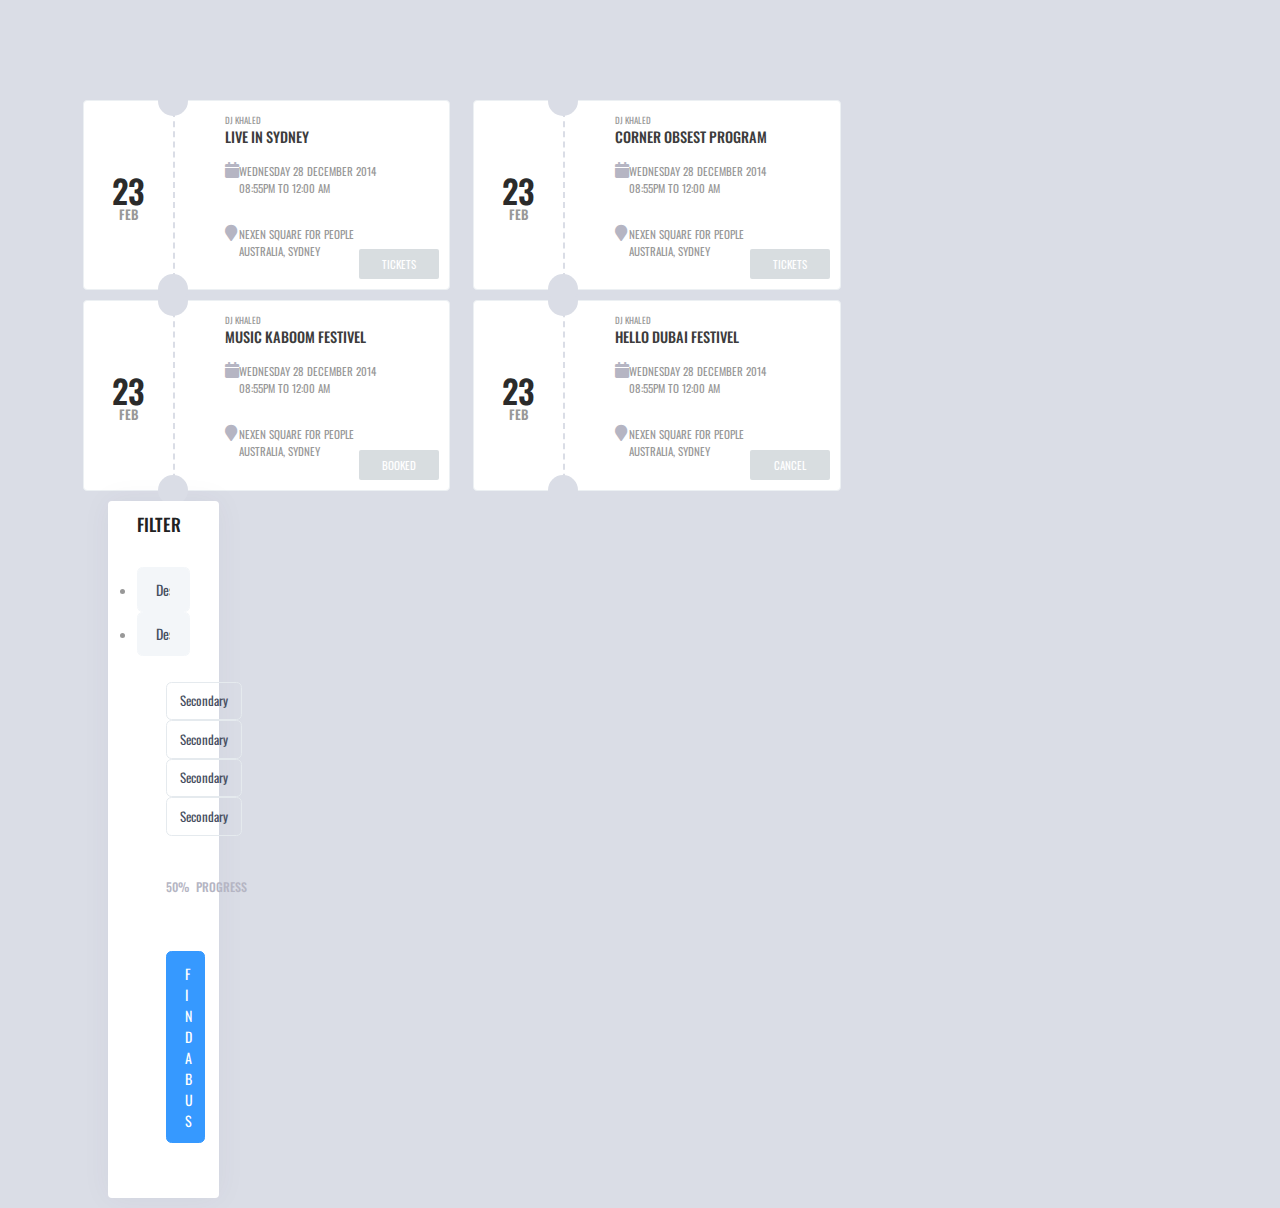
==== landing_tkt.html @ 57f030ff "demo" ====
<!DOCTYPE html>
<html lang="en">
	<!--begin::Head-->
	<head><base href="">
		<meta charset="utf-8" />
		<title>Metronic | Dashboard</title>
		<meta name="description" content="Updates and statistics" />
		<meta name="viewport" content="width=device-width, initial-scale=1, shrink-to-fit=no" />
		<!--begin::Fonts-->
		<link rel="stylesheet" href="https://fonts.googleapis.com/css?family=Poppins:300,400,500,600,700" />
		<!--end::Fonts-->
		<!--begin::Page Vendors Styles(used by this page)-->
		<!--end::Page Vendors Styles-->
		<!--begin::Global Theme Styles(used by all pages)-->
		<link href="assets/plugins/global/plugins.bundle.css" rel="stylesheet" type="text/css" />
		<link href="assets/plugins/custom/prismjs/prismjs.bundle.css" rel="stylesheet" type="text/css" />
		<link href="assets/css/style.bundle.css" rel="stylesheet" type="text/css" />
		<link href="assets\css\landing.css" rel="stylesheet" type="text/css" />
		<!--end::Global Theme Styles-->
		<!--begin::Layout Themes(used by all pages)-->
		<link href="assets/css/themes/layout/header/base/light.css" rel="stylesheet" type="text/css" />
		<link href="assets/css/themes/layout/header/menu/light.css" rel="stylesheet" type="text/css" />
		<link href="assets/css/themes/layout/brand/dark.css" rel="stylesheet" type="text/css" />
		<link href="assets/css/themes/layout/aside/dark.css" rel="stylesheet" type="text/css" />
		<!--end::Layout Themes-->
		<link rel="shortcut icon" href="assets/media/logos/favicon.ico" />
	</head>
	<!--end::Head-->
	<!--begin::Body-->
	<body id="kt_body" class="header-fixed header-mobile-fixed subheader-enabled subheader-fixed aside-enabled aside-fixed aside-minimize-hoverable page-loading">
		<!--begin::Main-->
		<div class="container">
								<div class="row">
									<article class="card fl-left">
								      <section class="date">
								        <time datetime="23th feb">
								          <span>23</span><span>feb</span>
								        </time>
								      </section>
								      <section class="card-cont">
								        <small>dj khaled</small>
								        <h3>live in sydney</h3>
								        <div class="even-date">
								         <i class="fa fa-calendar"></i>
								         <time>
								           <span>wednesday 28 december 2014</span>
								           <span>08:55pm to 12:00 am</span>
								         </time>
								        </div>
								        <div class="even-info">
								          <i class="fa fa-map-marker"></i>
								          <p>
								            nexen square for people australia, sydney
								          </p>
								        </div>
								        <a href="#">tickets</a>
								      </section>
								    </article>
								    <article class="card fl-left">
								      <section class="date">
								        <time datetime="23th feb">
								          <span>23</span><span>feb</span>
								        </time>
								      </section>
								      <section class="card-cont">
								        <small>dj khaled</small>
								        <h3>corner obsest program</h3>
								        <div class="even-date">
								         <i class="fa fa-calendar"></i>
								         <time>
								           <span>wednesday 28 december 2014</span>
								           <span>08:55pm to 12:00 am</span>
								         </time>
								        </div>
								        <div class="even-info">
								          <i class="fa fa-map-marker"></i>
								          <p>
								            nexen square for people australia, sydney
								          </p>
								        </div>
								        <a href="#">tickets</a>
								      </section>
								    </article>
								  </div>
								  <div class="row">
								    <article class="card fl-left">
								      <section class="date">
								        <time datetime="23th feb">
								          <span>23</span><span>feb</span>
								        </time>
								      </section>
								      <section class="card-cont">
								        <small>dj khaled</small>
								        <h3>music kaboom festivel</h3>
								        <div class="even-date">
								         <i class="fa fa-calendar"></i>
								         <time>
								           <span>wednesday 28 december 2014</span>
								           <span>08:55pm to 12:00 am</span>
								         </time>
								        </div>
								        <div class="even-info">
								          <i class="fa fa-map-marker"></i>
								          <p>
								            nexen square for people australia, sydney
								          </p>
								        </div>
								        <a href="#">booked</a>
								      </section>
								    </article>
								    <article class="card fl-left">
								      <section class="date">
								        <time datetime="23th feb">
								          <span>23</span><span>feb</span>
								        </time>
								      </section>
								      <section class="card-cont">
								        <small>dj khaled</small>
								        <h3>hello dubai festivel</h3>
								        <div class="even-date">
								         <i class="fa fa-calendar"></i>
								         <time>
								           <span>wednesday 28 december 2014</span>
								           <span>08:55pm to 12:00 am</span>
								         </time>
								        </div>
								        <div class="even-info">
								          <i class="fa fa-map-marker"></i>
								          <p>
								            nexen square for people australia, sydney
								          </p>
								        </div>
								        <a href="#">cancel</a>
								      </section>
								    </article>
									</div>
										<div class="col-xl-4">
											<div class="card card-custom card-stretch" style="height: auto;">
						<!--begin::Body-->
													<div class="card-body pt-4">
												<h4 class="mb-10 font-weight-bold text-dark">Filter</h4>
											<div class="history-tl-container">
											  <ul class="tl">
											    <li class="tl-item" ng-repeat="item in retailer_history">
															<input class="form-control form-control-lg form-control-solid" type="text" value="Destination1">
											    </li>
											    <li class="tl-item" ng-repeat="item in retailer_history">
															<input class="form-control form-control-lg form-control-solid" type="text" value="Destination2">
											    </li>
											  </ul>
											</div>
											<div class="card-body pt-4">
												<button type="button" class="btn btn-outline-secondary">Secondary</button>
												<button type="button" class="btn btn-outline-secondary">Secondary</button>
												<button type="button" class="btn btn-outline-secondary">Secondary</button>
												<button type="button" class="btn btn-outline-secondary">Secondary</button>
											</div>
											<div class="card-body pt-4">
												<div class="d-flex flex-column w-100 mr-2">
												<div class="d-flex align-items-center justify-content-between mb-2">
													<span class="text-muted mr-2 font-size-sm font-weight-bold">50%</span>
													<span class="text-muted font-size-sm font-weight-bold">Progress</span>
												</div>
												<div class="progress progress-xs w-100">
													<div class="progress-bar bg-info" role="progressbar" style="width: 50%;" aria-valuenow="50" aria-valuemin="0" aria-valuemax="100"></div>
												</div>
											</div>
											</div>
											<div class="card-body pt-4">
											<button type="button" class="btn btn-primary btn-lg btn-block">FIND A BUS</button>
											</div>
										</div>
									</div>
									</div>
								</div>
		<!--end::Demo Panel-->
		<script>var HOST_URL = "https://keenthemes.com/metronic/tools/preview";</script>
		<!--begin::Global Config(global config for global JS scripts)-->
		<script>var KTAppSettings = { "breakpoints": { "sm": 576, "md": 768, "lg": 992, "xl": 1200, "xxl": 1200 }, "colors": { "theme": { "base": { "white": "#ffffff", "primary": "#6993FF", "secondary": "#E5EAEE", "success": "#1BC5BD", "info": "#8950FC", "warning": "#FFA800", "danger": "#F64E60", "light": "#F3F6F9", "dark": "#212121" }, "light": { "white": "#ffffff", "primary": "#E1E9FF", "secondary": "#ECF0F3", "success": "#C9F7F5", "info": "#EEE5FF", "warning": "#FFF4DE", "danger": "#FFE2E5", "light": "#F3F6F9", "dark": "#D6D6E0" }, "inverse": { "white": "#ffffff", "primary": "#ffffff", "secondary": "#212121", "success": "#ffffff", "info": "#ffffff", "warning": "#ffffff", "danger": "#ffffff", "light": "#464E5F", "dark": "#ffffff" } }, "gray": { "gray-100": "#F3F6F9", "gray-200": "#ECF0F3", "gray-300": "#E5EAEE", "gray-400": "#D6D6E0", "gray-500": "#B5B5C3", "gray-600": "#80808F", "gray-700": "#464E5F", "gray-800": "#1B283F", "gray-900": "#212121" } }, "font-family": "Poppins" };</script>
		<!--end::Global Config-->
		<!--begin::Global Theme Bundle(used by all pages)-->
		<script src="assets/plugins/global/plugins.bundle.js"></script>
		<script src="assets/plugins/custom/prismjs/prismjs.bundle.js"></script>
		<script src="assets/js/scripts.bundle.js"></script>
		<!--end::Global Theme Bundle-->
		<!--begin::Page Vendors(used by this page)-->
		<!--end::Page Vendors-->
		<!--begin::Page Scripts(used by this page)-->
		<script src="assets/js/pages/widgets.js"></script>
		<!--end::Page Scripts-->
	</body>
	<!--end::Body-->
</html>
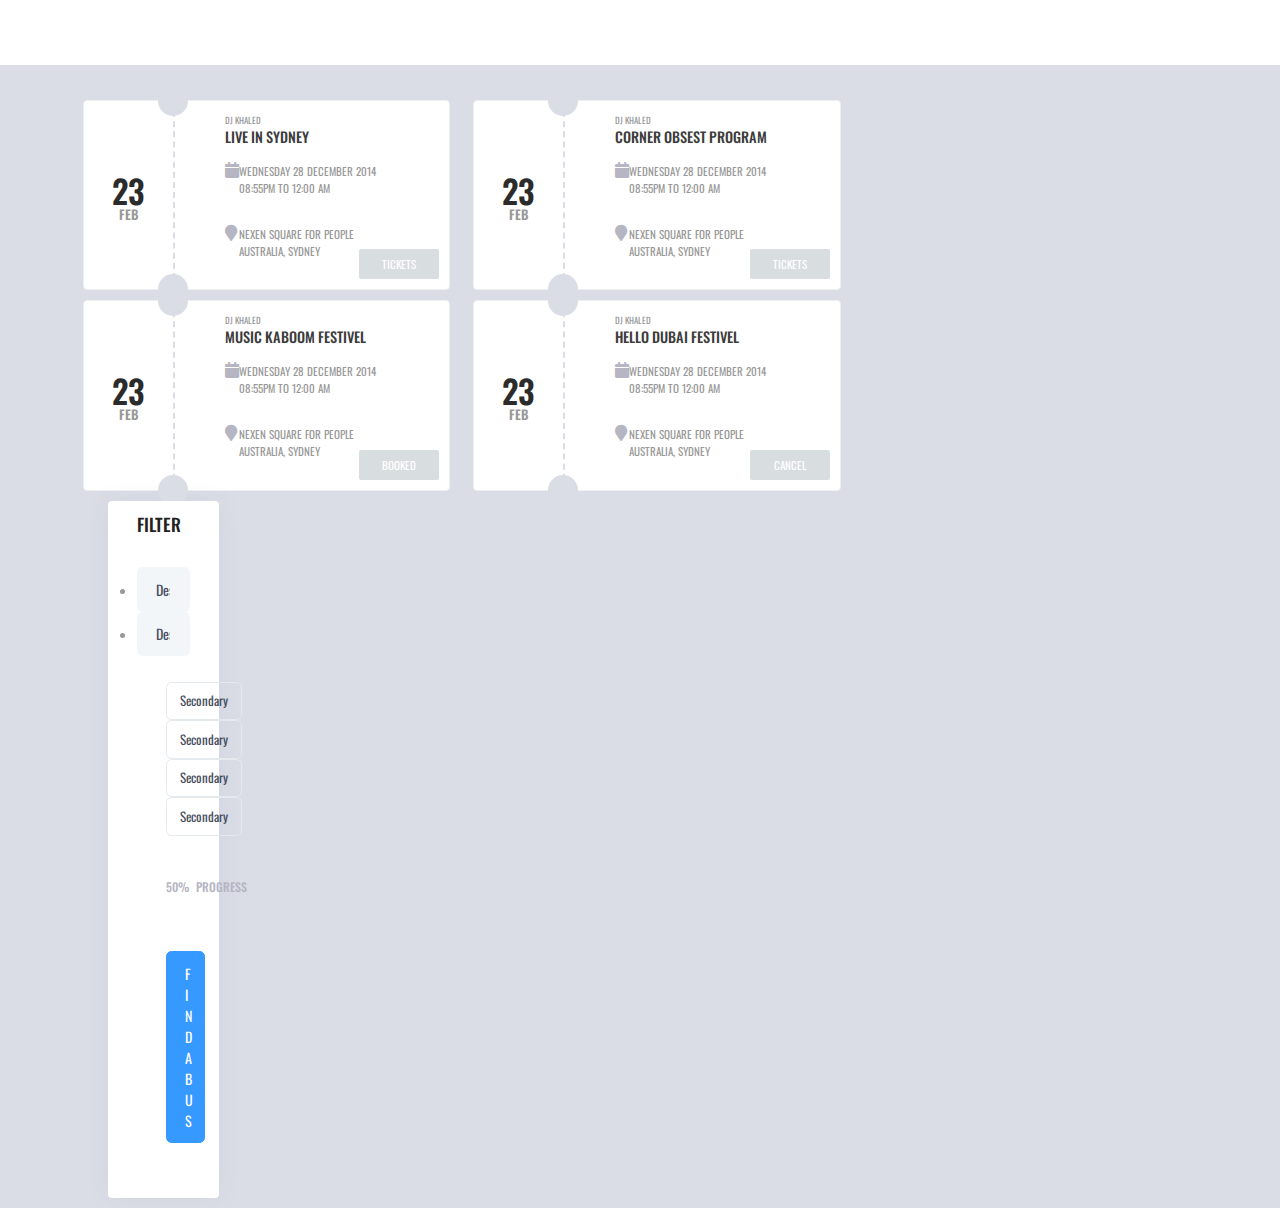
==== commit a34e9d2e: "as" ====
--- a/landing_tkt.html
+++ b/landing_tkt.html
@@ -30,6 +30,19 @@
 	<!--begin::Body-->
 	<body id="kt_body" class="header-fixed header-mobile-fixed subheader-enabled subheader-fixed aside-enabled aside-fixed aside-minimize-hoverable page-loading">
 		<!--begin::Main-->
+		<div id="kt_header" class="header header-fixed">
+						<!--begin::Container-->
+						<div class="container-fluid d-flex align-items-stretch justify-content-between">
+							<!--begin::Header Menu Wrapper-->
+							<div class="header-menu-wrapper header-menu-wrapper-left" id="kt_header_menu_wrapper">
+								<!--begin::Header Menu-->
+								<div id="kt_header_menu" class="header-menu header-menu-mobile header-menu-layout-default">
+								</div>
+								<!--end::Header Menu-->
+							</div>
+						</div>
+						<!--end::Container-->
+					</div>
 		<div class="container">
 								<div class="row">
 									<article class="card fl-left">
--- a/assets/css/style.bundle.css
+++ b/assets/css/style.bundle.css
@@ -58185,7 +58185,7 @@
       left: 0;
       z-index: 97; }
     .aside-enabled .header.header-fixed {
-      left: 265px; }
+       }
     .header-fixed.aside-minimize-hover .header,
     .header-fixed.aside-minimize .header {
       left: 70px; }
